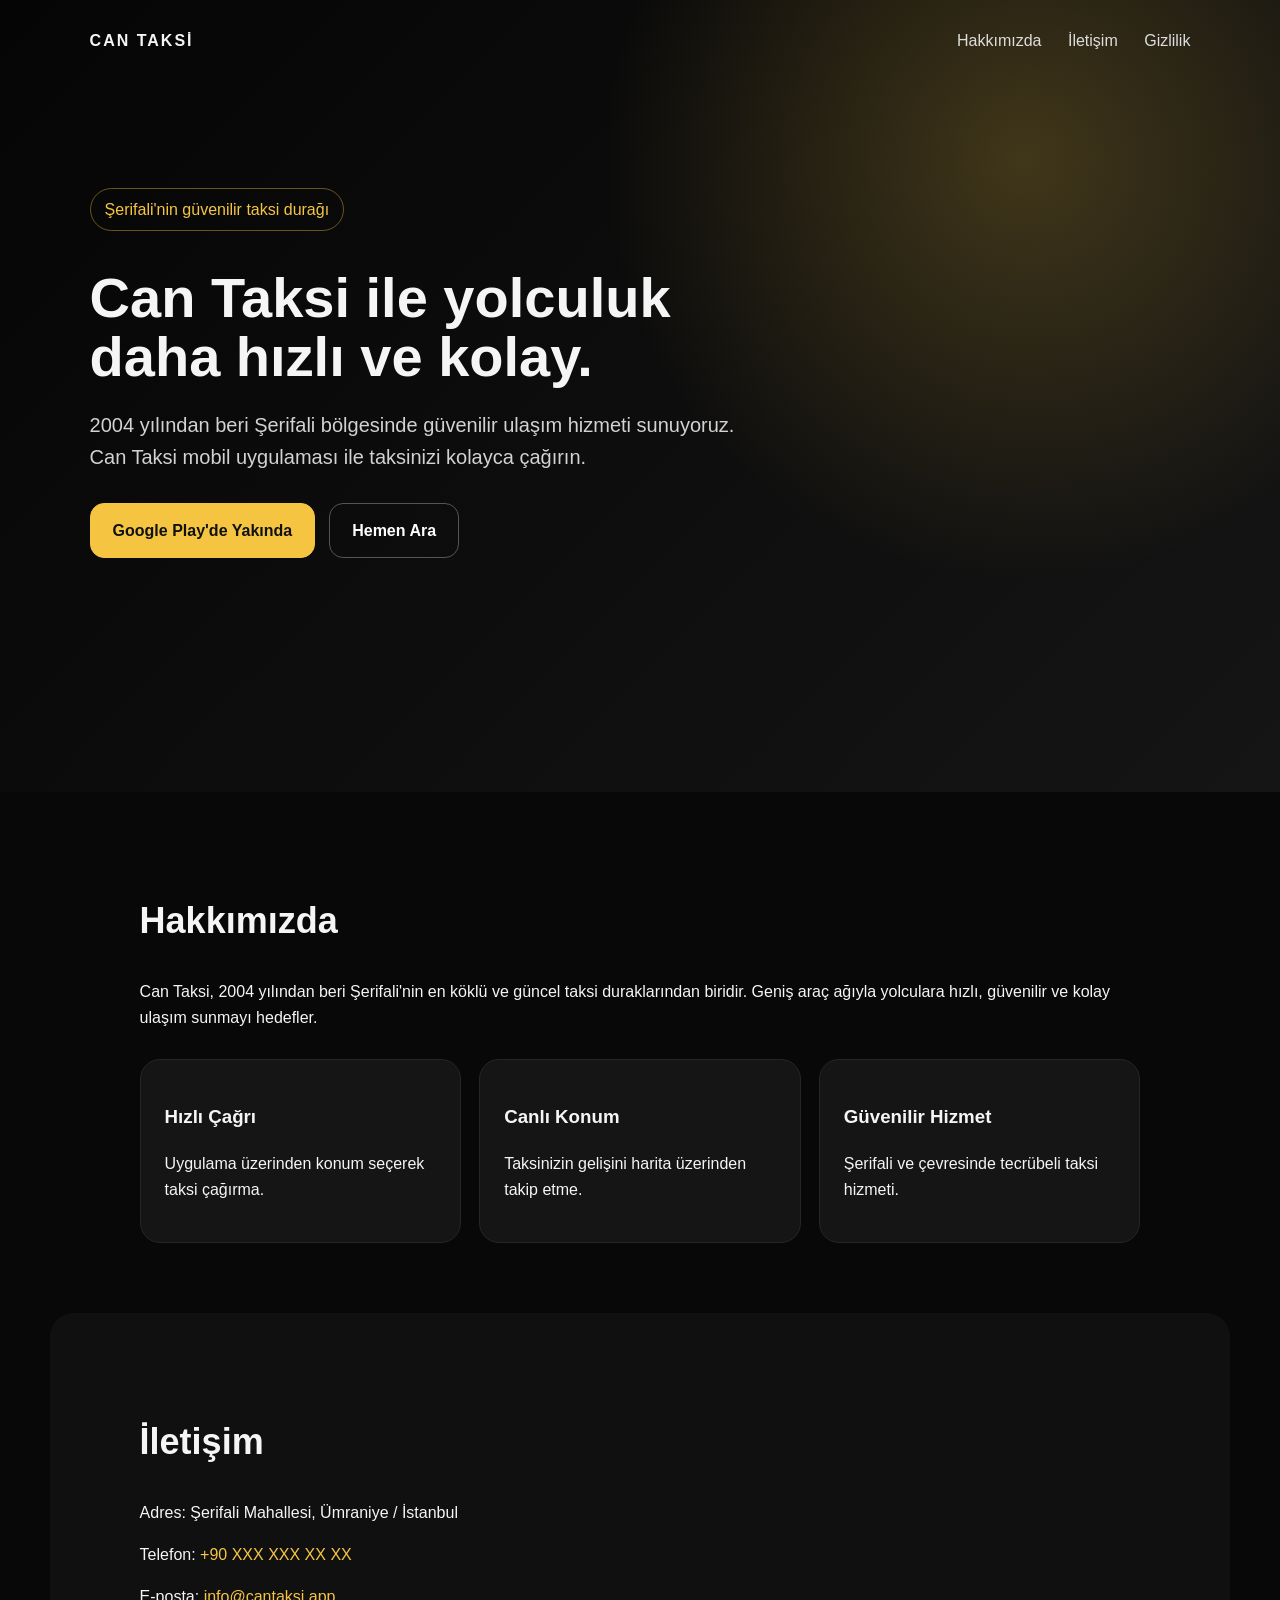
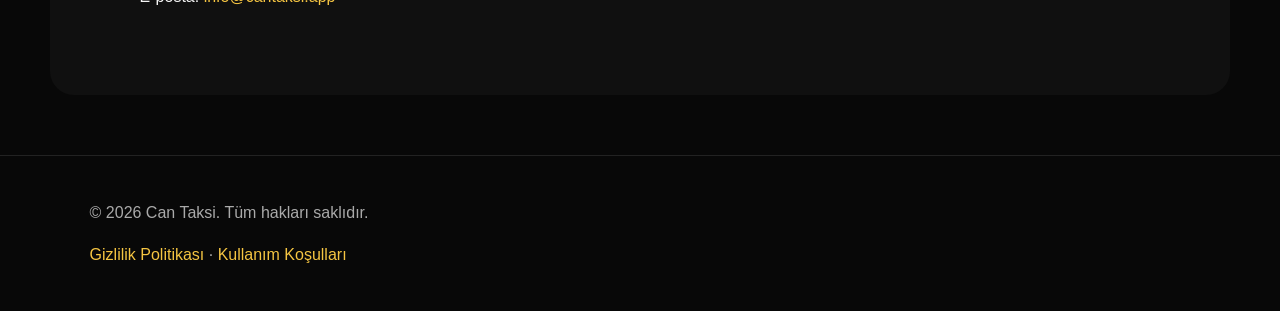
==== index.html @ 01625f96 "ilk web  sitesi dosyaları" ====
<!doctype html>
<html lang="tr">
<head>
  <meta charset="utf-8">
  <meta name="viewport" content="width=device-width, initial-scale=1">
  <title>Can Taksi | Şerifali Taksi</title>
  <meta name="description" content="Can Taksi mobil uygulaması ile Şerifali ve çevresinde hızlı, kolay ve güvenilir ulaşım.">
  <link rel="stylesheet" href="style.css">
</head>
<body>
  <header class="hero">
    <nav>
      <div class="logo">CAN TAKSİ</div>
      <div class="links">
        <a href="#hakkimizda">Hakkımızda</a>
        <a href="#iletisim">İletişim</a>
        <a href="privacy.html">Gizlilik</a>
      </div>
    </nav>
    <div class="hero-content">
      <p class="badge">Şerifali'nin güvenilir taksi durağı</p>
      <h1>Can Taksi ile yolculuk daha hızlı ve kolay.</h1>
      <p class="lead">2004 yılından beri Şerifali bölgesinde güvenilir ulaşım hizmeti sunuyoruz. Can Taksi mobil uygulaması ile taksinizi kolayca çağırın.</p>
      <div class="buttons">
        <a class="btn primary" href="#">Google Play'de Yakında</a>
        <a class="btn" href="tel:+90XXXXXXXXXX">Hemen Ara</a>
      </div>
    </div>
  </header>

  <main>
    <section id="hakkimizda" class="section">
      <h2>Hakkımızda</h2>
      <p>Can Taksi, 2004 yılından beri Şerifali'nin en köklü ve güncel taksi duraklarından biridir. Geniş araç ağıyla yolculara hızlı, güvenilir ve kolay ulaşım sunmayı hedefler.</p>
      <div class="cards">
        <div class="card"><h3>Hızlı Çağrı</h3><p>Uygulama üzerinden konum seçerek taksi çağırma.</p></div>
        <div class="card"><h3>Canlı Konum</h3><p>Taksinizin gelişini harita üzerinden takip etme.</p></div>
        <div class="card"><h3>Güvenilir Hizmet</h3><p>Şerifali ve çevresinde tecrübeli taksi hizmeti.</p></div>
      </div>
    </section>

    <section id="iletisim" class="section contact">
      <h2>İletişim</h2>
      <p>Adres: Şerifali Mahallesi, Ümraniye / İstanbul</p>
      <p>Telefon: <a href="tel:+90XXXXXXXXXX">+90 XXX XXX XX XX</a></p>
      <p>E-posta: <a href="mailto:info@cantaksi.app">info@cantaksi.app</a></p>
    </section>
  </main>

  <footer>
    <p>© 2026 Can Taksi. Tüm hakları saklıdır.</p>
    <p><a href="privacy.html">Gizlilik Politikası</a> · <a href="terms.html">Kullanım Koşulları</a></p>
  </footer>
</body>
</html>
---- style.css ----
*{box-sizing:border-box}body{margin:0;font-family:Arial,Helvetica,sans-serif;background:#080808;color:#f5f5f5;line-height:1.6}a{color:#f5c542;text-decoration:none}nav{display:flex;justify-content:space-between;align-items:center;padding:28px 7%;position:relative;z-index:2}.logo{font-weight:800;letter-spacing:2px}.links a{margin-left:22px;color:#ddd}.hero{min-height:88vh;background:radial-gradient(circle at 80% 20%,rgba(245,197,66,.22),transparent 35%),linear-gradient(135deg,#050505,#151515);position:relative}.hero-content{max-width:850px;padding:90px 7%}.badge{display:inline-block;border:1px solid rgba(245,197,66,.4);padding:8px 14px;border-radius:999px;color:#f5c542}.hero h1{font-size:56px;line-height:1.05;margin:22px 0}.lead{font-size:20px;color:#d2d2d2;max-width:720px}.buttons{margin-top:30px;display:flex;gap:14px;flex-wrap:wrap}.btn{border:1px solid #555;padding:14px 22px;border-radius:14px;color:#fff;font-weight:700}.btn.primary{background:#f5c542;color:#111;border-color:#f5c542}.section{padding:70px 7%;max-width:1180px;margin:auto}.section h2,.page h1{font-size:36px}.cards{display:grid;grid-template-columns:repeat(3,1fr);gap:18px;margin-top:28px}.card{background:#151515;border:1px solid #262626;border-radius:20px;padding:24px}.contact{background:#101010;border-radius:24px;margin-bottom:60px}footer{border-top:1px solid #222;padding:28px 7%;color:#aaa}.page{max-width:900px;margin:0 auto;padding:55px 7%;background:#0b0b0b}.page h1{margin-top:25px}.page h2{margin-top:34px;color:#f5c542}.page li{margin-bottom:8px}.back{color:#f5c542}@media(max-width:760px){.hero h1{font-size:38px}.lead{font-size:18px}.cards{grid-template-columns:1fr}nav{align-items:flex-start;gap:18px;flex-direction:column}.links a{margin:0 14px 0 0}}
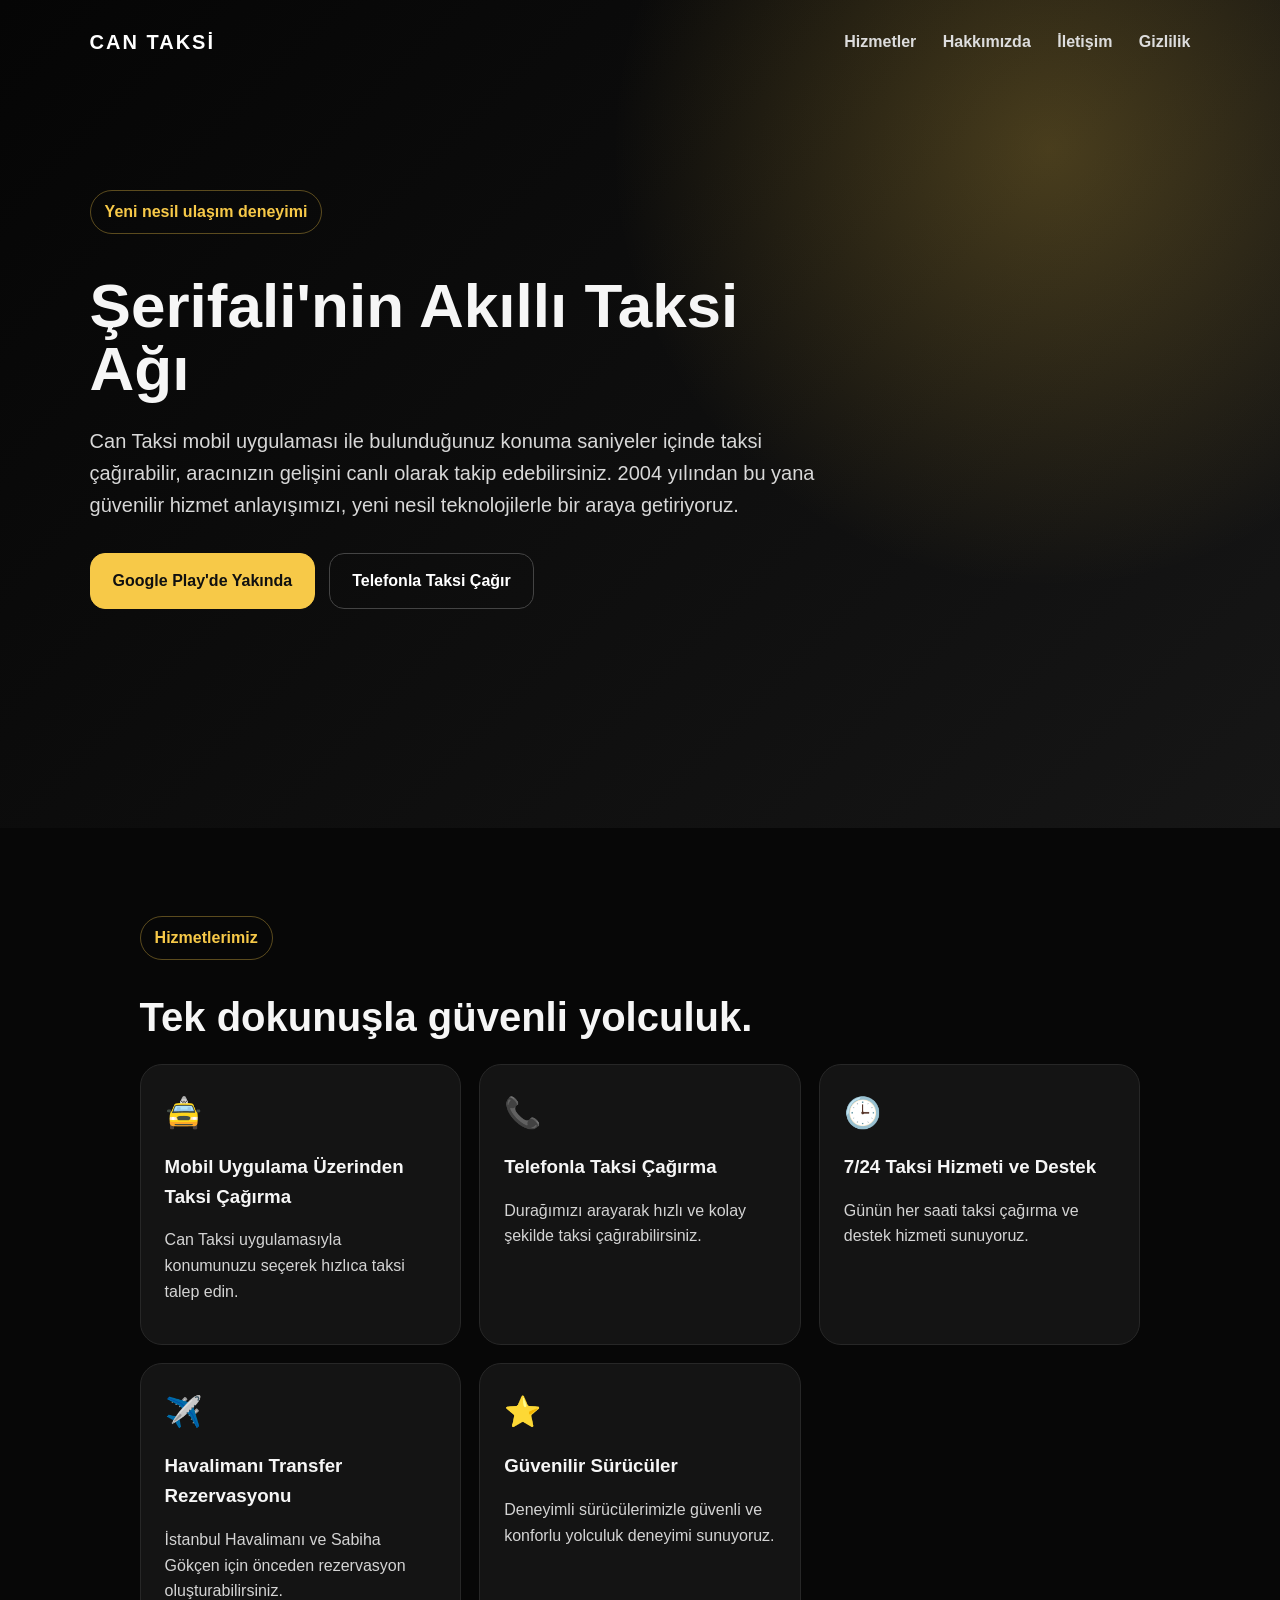
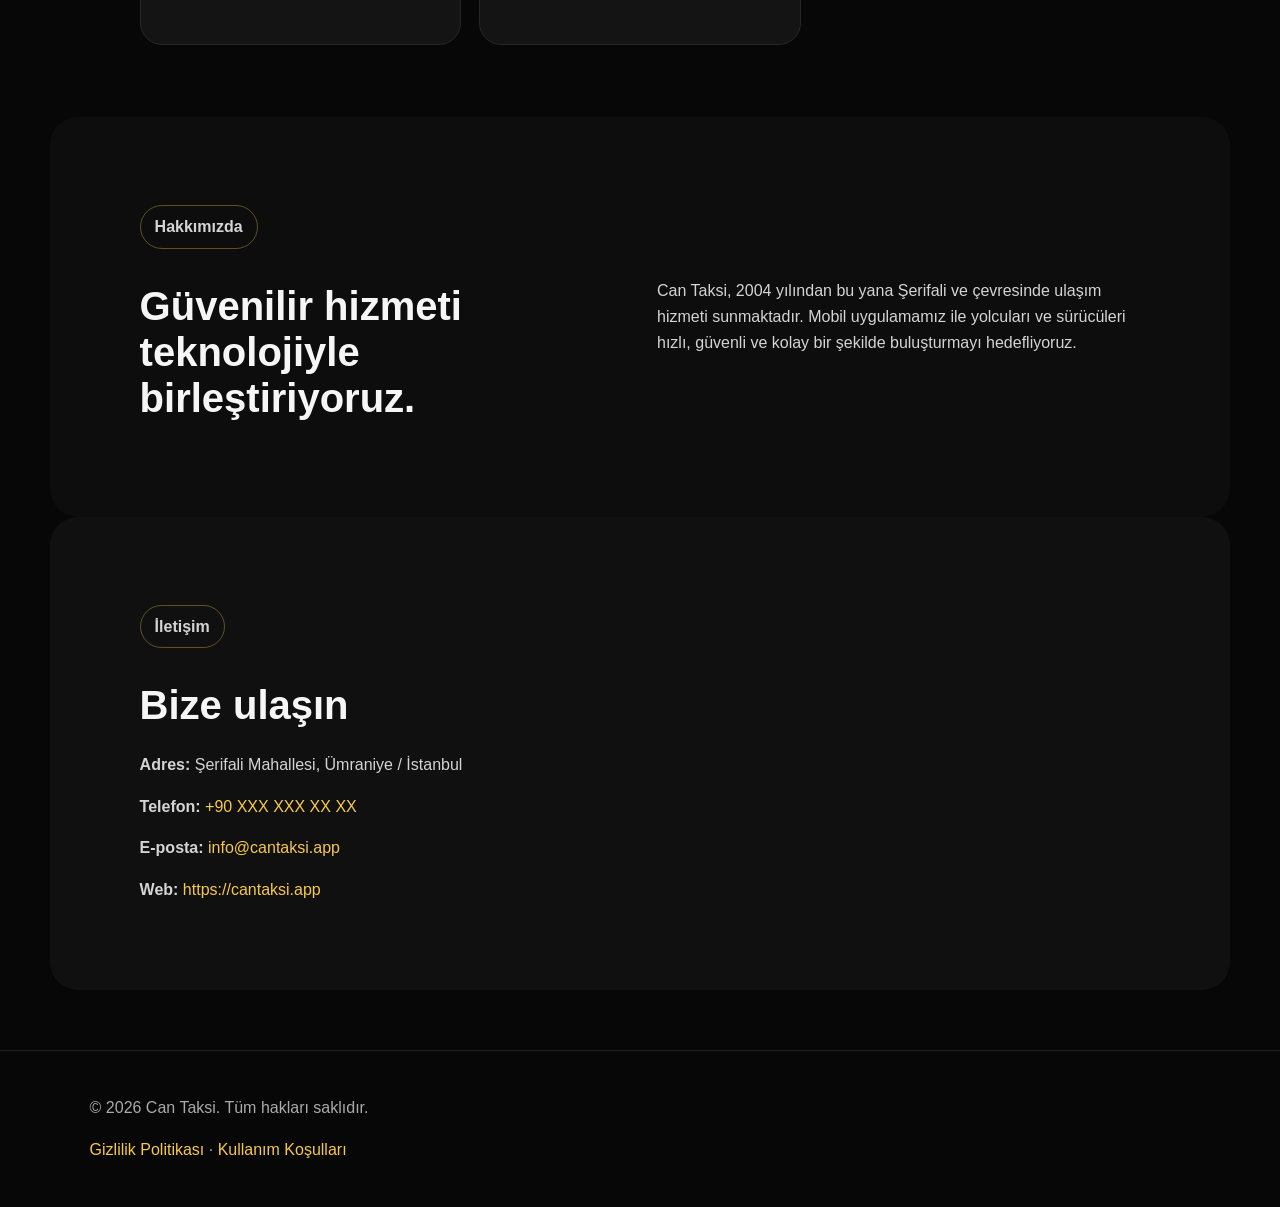
==== commit a6ffe9ba: "Add files via upload" ====
--- a/index.html
+++ b/index.html
@@ -3,53 +3,67 @@
 <head>
   <meta charset="utf-8">
   <meta name="viewport" content="width=device-width, initial-scale=1">
-  <title>Can Taksi | Şerifali Taksi</title>
-  <meta name="description" content="Can Taksi mobil uygulaması ile Şerifali ve çevresinde hızlı, kolay ve güvenilir ulaşım.">
+  <title>Can Taksi | Şerifali'nin Akıllı Taksi Ağı</title>
+  <meta name="description" content="Can Taksi mobil uygulamasıyla Şerifali ve çevresinde hızlı, güvenilir ve kolay taksi çağırma hizmeti.">
   <link rel="stylesheet" href="style.css">
 </head>
 <body>
-  <header class="hero">
-    <nav>
-      <div class="logo">CAN TAKSİ</div>
-      <div class="links">
-        <a href="#hakkimizda">Hakkımızda</a>
-        <a href="#iletisim">İletişim</a>
-        <a href="privacy.html">Gizlilik</a>
-      </div>
-    </nav>
-    <div class="hero-content">
-      <p class="badge">Şerifali'nin güvenilir taksi durağı</p>
-      <h1>Can Taksi ile yolculuk daha hızlı ve kolay.</h1>
-      <p class="lead">2004 yılından beri Şerifali bölgesinde güvenilir ulaşım hizmeti sunuyoruz. Can Taksi mobil uygulaması ile taksinizi kolayca çağırın.</p>
-      <div class="buttons">
-        <a class="btn primary" href="#">Google Play'de Yakında</a>
-        <a class="btn" href="tel:+90XXXXXXXXXX">Hemen Ara</a>
-      </div>
+<header class="hero">
+  <nav>
+    <div class="logo">CAN TAKSİ</div>
+    <div class="links">
+      <a href="#hizmetler">Hizmetler</a>
+      <a href="#hakkimizda">Hakkımızda</a>
+      <a href="#iletisim">İletişim</a>
+      <a href="privacy.html">Gizlilik</a>
     </div>
-  </header>
+  </nav>
 
-  <main>
-    <section id="hakkimizda" class="section">
-      <h2>Hakkımızda</h2>
-      <p>Can Taksi, 2004 yılından beri Şerifali'nin en köklü ve güncel taksi duraklarından biridir. Geniş araç ağıyla yolculara hızlı, güvenilir ve kolay ulaşım sunmayı hedefler.</p>
-      <div class="cards">
-        <div class="card"><h3>Hızlı Çağrı</h3><p>Uygulama üzerinden konum seçerek taksi çağırma.</p></div>
-        <div class="card"><h3>Canlı Konum</h3><p>Taksinizin gelişini harita üzerinden takip etme.</p></div>
-        <div class="card"><h3>Güvenilir Hizmet</h3><p>Şerifali ve çevresinde tecrübeli taksi hizmeti.</p></div>
-      </div>
-    </section>
+  <section class="hero-inner">
+    <p class="badge">Yeni nesil ulaşım deneyimi</p>
+    <h1>Şerifali'nin Akıllı Taksi Ağı</h1>
+    <p class="lead">Can Taksi mobil uygulaması ile bulunduğunuz konuma saniyeler içinde taksi çağırabilir, aracınızın gelişini canlı olarak takip edebilirsiniz. 2004 yılından bu yana güvenilir hizmet anlayışımızı, yeni nesil teknolojilerle bir araya getiriyoruz.</p>
+    <div class="actions">
+      <a class="btn primary" href="#">Google Play'de Yakında</a>
+      <a class="btn" href="tel:+90XXXXXXXXXX">Telefonla Taksi Çağır</a>
+    </div>
+  </section>
+</header>
 
-    <section id="iletisim" class="section contact">
-      <h2>İletişim</h2>
-      <p>Adres: Şerifali Mahallesi, Ümraniye / İstanbul</p>
-      <p>Telefon: <a href="tel:+90XXXXXXXXXX">+90 XXX XXX XX XX</a></p>
-      <p>E-posta: <a href="mailto:info@cantaksi.app">info@cantaksi.app</a></p>
-    </section>
-  </main>
+<main>
+  <section id="hizmetler" class="section">
+    <p class="section-kicker">Hizmetlerimiz</p>
+    <h2>Tek dokunuşla güvenli yolculuk.</h2>
+    <div class="grid">
+      <div class="card"><span>🚖</span><h3>Mobil Uygulama Üzerinden Taksi Çağırma</h3><p>Can Taksi uygulamasıyla konumunuzu seçerek hızlıca taksi talep edin.</p></div>
+      <div class="card"><span>📞</span><h3>Telefonla Taksi Çağırma</h3><p>Durağımızı arayarak hızlı ve kolay şekilde taksi çağırabilirsiniz.</p></div>
+      <div class="card"><span>🕒</span><h3>7/24 Taksi Hizmeti ve Destek</h3><p>Günün her saati taksi çağırma ve destek hizmeti sunuyoruz.</p></div>
+      <div class="card"><span>✈️</span><h3>Havalimanı Transfer Rezervasyonu</h3><p>İstanbul Havalimanı ve Sabiha Gökçen için önceden rezervasyon oluşturabilirsiniz.</p></div>
+      <div class="card"><span>⭐</span><h3>Güvenilir Sürücüler</h3><p>Deneyimli sürücülerimizle güvenli ve konforlu yolculuk deneyimi sunuyoruz.</p></div>
+    </div>
+  </section>
 
-  <footer>
-    <p>© 2026 Can Taksi. Tüm hakları saklıdır.</p>
-    <p><a href="privacy.html">Gizlilik Politikası</a> · <a href="terms.html">Kullanım Koşulları</a></p>
-  </footer>
+  <section id="hakkimizda" class="section split">
+    <div>
+      <p class="section-kicker">Hakkımızda</p>
+      <h2>Güvenilir hizmeti teknolojiyle birleştiriyoruz.</h2>
+    </div>
+    <p>Can Taksi, 2004 yılından bu yana Şerifali ve çevresinde ulaşım hizmeti sunmaktadır. Mobil uygulamamız ile yolcuları ve sürücüleri hızlı, güvenli ve kolay bir şekilde buluşturmayı hedefliyoruz.</p>
+  </section>
+
+  <section id="iletisim" class="section contact">
+    <p class="section-kicker">İletişim</p>
+    <h2>Bize ulaşın</h2>
+    <p><strong>Adres:</strong> Şerifali Mahallesi, Ümraniye / İstanbul</p>
+    <p><strong>Telefon:</strong> <a href="tel:+90XXXXXXXXXX">+90 XXX XXX XX XX</a></p>
+    <p><strong>E-posta:</strong> <a href="mailto:info@cantaksi.app">info@cantaksi.app</a></p>
+    <p><strong>Web:</strong> <a href="https://cantaksi.app">https://cantaksi.app</a></p>
+  </section>
+</main>
+
+<footer>
+  <p>© 2026 Can Taksi. Tüm hakları saklıdır.</p>
+  <p><a href="privacy.html">Gizlilik Politikası</a> · <a href="terms.html">Kullanım Koşulları</a></p>
+</footer>
 </body>
 </html>
--- a/style.css
+++ b/style.css
@@ -1 +1 @@
-*{box-sizing:border-box}body{margin:0;font-family:Arial,Helvetica,sans-serif;background:#080808;color:#f5f5f5;line-height:1.6}a{color:#f5c542;text-decoration:none}nav{display:flex;justify-content:space-between;align-items:center;padding:28px 7%;position:relative;z-index:2}.logo{font-weight:800;letter-spacing:2px}.links a{margin-left:22px;color:#ddd}.hero{min-height:88vh;background:radial-gradient(circle at 80% 20%,rgba(245,197,66,.22),transparent 35%),linear-gradient(135deg,#050505,#151515);position:relative}.hero-content{max-width:850px;padding:90px 7%}.badge{display:inline-block;border:1px solid rgba(245,197,66,.4);padding:8px 14px;border-radius:999px;color:#f5c542}.hero h1{font-size:56px;line-height:1.05;margin:22px 0}.lead{font-size:20px;color:#d2d2d2;max-width:720px}.buttons{margin-top:30px;display:flex;gap:14px;flex-wrap:wrap}.btn{border:1px solid #555;padding:14px 22px;border-radius:14px;color:#fff;font-weight:700}.btn.primary{background:#f5c542;color:#111;border-color:#f5c542}.section{padding:70px 7%;max-width:1180px;margin:auto}.section h2,.page h1{font-size:36px}.cards{display:grid;grid-template-columns:repeat(3,1fr);gap:18px;margin-top:28px}.card{background:#151515;border:1px solid #262626;border-radius:20px;padding:24px}.contact{background:#101010;border-radius:24px;margin-bottom:60px}footer{border-top:1px solid #222;padding:28px 7%;color:#aaa}.page{max-width:900px;margin:0 auto;padding:55px 7%;background:#0b0b0b}.page h1{margin-top:25px}.page h2{margin-top:34px;color:#f5c542}.page li{margin-bottom:8px}.back{color:#f5c542}@media(max-width:760px){.hero h1{font-size:38px}.lead{font-size:18px}.cards{grid-template-columns:1fr}nav{align-items:flex-start;gap:18px;flex-direction:column}.links a{margin:0 14px 0 0}}+*{box-sizing:border-box}body{margin:0;font-family:Arial,Helvetica,sans-serif;background:#070707;color:#f6f6f6;line-height:1.6}a{color:#f7c948;text-decoration:none}nav{display:flex;justify-content:space-between;align-items:center;padding:26px 7%;position:relative;z-index:2}.logo{font-size:20px;font-weight:900;letter-spacing:2px;color:#fff}.links a{margin-left:22px;color:#ddd;font-weight:600}.hero{min-height:92vh;background:radial-gradient(circle at 82% 18%,rgba(247,201,72,.25),transparent 35%),linear-gradient(135deg,#050505,#161616)}.hero-inner{padding:90px 7%;max-width:930px}.badge,.section-kicker{display:inline-block;color:#f7c948;border:1px solid rgba(247,201,72,.35);border-radius:999px;padding:8px 14px;font-weight:700}.hero h1{font-size:62px;line-height:1.03;margin:24px 0}.lead{font-size:20px;color:#d8d8d8;max-width:760px}.actions{display:flex;gap:14px;flex-wrap:wrap;margin-top:32px}.btn{padding:14px 22px;border-radius:15px;border:1px solid #444;color:#fff;font-weight:800}.btn.primary{background:#f7c948;color:#101010;border-color:#f7c948}.section{padding:72px 7%;max-width:1180px;margin:auto}.section h2{font-size:40px;line-height:1.15;margin:18px 0 24px}.grid{display:grid;grid-template-columns:repeat(3,1fr);gap:18px}.card{background:#141414;border:1px solid #272727;border-radius:22px;padding:24px;min-height:210px}.card span{font-size:30px}.card h3{margin:15px 0 8px}.card p,.split p,.contact p,.page p,.page li{color:#d4d4d4}.split{display:grid;grid-template-columns:1fr 1fr;gap:34px;align-items:center;background:#0d0d0d;border-radius:28px}.contact{background:#101010;border-radius:28px;margin-bottom:60px}footer{border-top:1px solid #222;padding:28px 7%;color:#aaa}.page{max-width:920px;margin:0 auto;padding:55px 7%;background:#0b0b0b}.page h1{font-size:42px}.page h2{margin-top:34px;color:#f7c948}.back{display:inline-block;margin-bottom:20px}@media(max-width:760px){nav{align-items:flex-start;gap:16px;flex-direction:column}.links a{margin:0 12px 0 0}.hero h1{font-size:40px}.lead{font-size:18px}.grid,.split{grid-template-columns:1fr}.section{padding:52px 6%}}
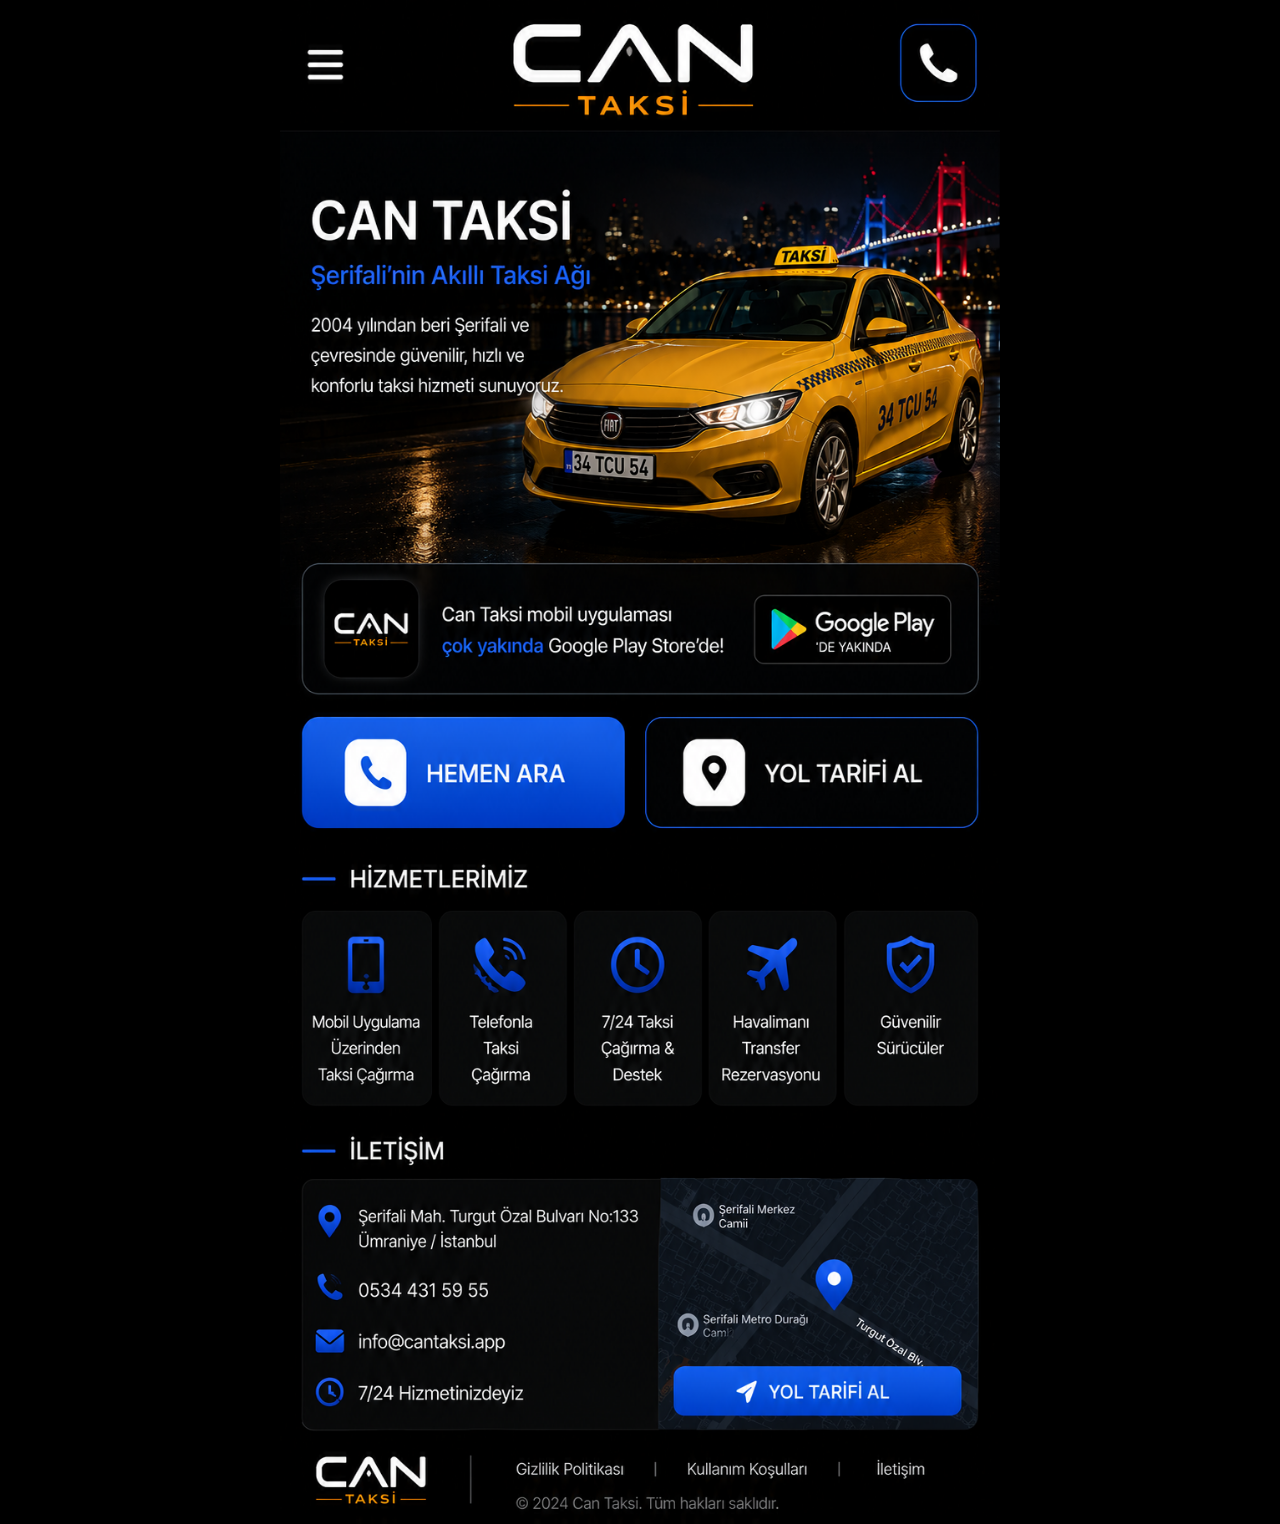
==== commit 61a2d60b: "Add files via upload" ====
--- a/index.html
+++ b/index.html
@@ -5,65 +5,28 @@
   <meta name="viewport" content="width=device-width, initial-scale=1">
   <title>Can Taksi | Şerifali'nin Akıllı Taksi Ağı</title>
   <meta name="description" content="Can Taksi mobil uygulamasıyla Şerifali ve çevresinde hızlı, güvenilir ve kolay taksi çağırma hizmeti.">
-  <link rel="stylesheet" href="style.css">
+  <style>
+    *{box-sizing:border-box}
+    html,body{margin:0;background:#000;color:#fff;font-family:Arial,Helvetica,sans-serif}
+    body{display:flex;justify-content:center}
+    .wrap{width:100%;max-width:720px;background:#000}
+    img{width:100%;height:auto;display:block}
+    .seo{position:absolute;left:-9999px}
+  </style>
 </head>
 <body>
-<header class="hero">
-  <nav>
-    <div class="logo">CAN TAKSİ</div>
-    <div class="links">
-      <a href="#hizmetler">Hizmetler</a>
-      <a href="#hakkimizda">Hakkımızda</a>
-      <a href="#iletisim">İletişim</a>
-      <a href="privacy.html">Gizlilik</a>
-    </div>
-  </nav>
-
-  <section class="hero-inner">
-    <p class="badge">Yeni nesil ulaşım deneyimi</p>
-    <h1>Şerifali'nin Akıllı Taksi Ağı</h1>
-    <p class="lead">Can Taksi mobil uygulaması ile bulunduğunuz konuma saniyeler içinde taksi çağırabilir, aracınızın gelişini canlı olarak takip edebilirsiniz. 2004 yılından bu yana güvenilir hizmet anlayışımızı, yeni nesil teknolojilerle bir araya getiriyoruz.</p>
-    <div class="actions">
-      <a class="btn primary" href="#">Google Play'de Yakında</a>
-      <a class="btn" href="tel:+90XXXXXXXXXX">Telefonla Taksi Çağır</a>
-    </div>
-  </section>
-</header>
-
-<main>
-  <section id="hizmetler" class="section">
-    <p class="section-kicker">Hizmetlerimiz</p>
-    <h2>Tek dokunuşla güvenli yolculuk.</h2>
-    <div class="grid">
-      <div class="card"><span>🚖</span><h3>Mobil Uygulama Üzerinden Taksi Çağırma</h3><p>Can Taksi uygulamasıyla konumunuzu seçerek hızlıca taksi talep edin.</p></div>
-      <div class="card"><span>📞</span><h3>Telefonla Taksi Çağırma</h3><p>Durağımızı arayarak hızlı ve kolay şekilde taksi çağırabilirsiniz.</p></div>
-      <div class="card"><span>🕒</span><h3>7/24 Taksi Hizmeti ve Destek</h3><p>Günün her saati taksi çağırma ve destek hizmeti sunuyoruz.</p></div>
-      <div class="card"><span>✈️</span><h3>Havalimanı Transfer Rezervasyonu</h3><p>İstanbul Havalimanı ve Sabiha Gökçen için önceden rezervasyon oluşturabilirsiniz.</p></div>
-      <div class="card"><span>⭐</span><h3>Güvenilir Sürücüler</h3><p>Deneyimli sürücülerimizle güvenli ve konforlu yolculuk deneyimi sunuyoruz.</p></div>
-    </div>
-  </section>
-
-  <section id="hakkimizda" class="section split">
-    <div>
-      <p class="section-kicker">Hakkımızda</p>
-      <h2>Güvenilir hizmeti teknolojiyle birleştiriyoruz.</h2>
-    </div>
-    <p>Can Taksi, 2004 yılından bu yana Şerifali ve çevresinde ulaşım hizmeti sunmaktadır. Mobil uygulamamız ile yolcuları ve sürücüleri hızlı, güvenli ve kolay bir şekilde buluşturmayı hedefliyoruz.</p>
-  </section>
-
-  <section id="iletisim" class="section contact">
-    <p class="section-kicker">İletişim</p>
-    <h2>Bize ulaşın</h2>
-    <p><strong>Adres:</strong> Şerifali Mahallesi, Ümraniye / İstanbul</p>
-    <p><strong>Telefon:</strong> <a href="tel:+90XXXXXXXXXX">+90 XXX XXX XX XX</a></p>
-    <p><strong>E-posta:</strong> <a href="mailto:info@cantaksi.app">info@cantaksi.app</a></p>
-    <p><strong>Web:</strong> <a href="https://cantaksi.app">https://cantaksi.app</a></p>
-  </section>
-</main>
-
-<footer>
-  <p>© 2026 Can Taksi. Tüm hakları saklıdır.</p>
-  <p><a href="privacy.html">Gizlilik Politikası</a> · <a href="terms.html">Kullanım Koşulları</a></p>
-</footer>
+  <main class="wrap">
+    <img src="can-taksi-mobile-site.png" alt="Can Taksi - Şerifali'nin Akıllı Taksi Ağı">
+    <section class="seo">
+      <h1>Can Taksi</h1>
+      <h2>Şerifali'nin Akıllı Taksi Ağı</h2>
+      <p>Can Taksi mobil uygulaması çok yakında Google Play Store'de.</p>
+      <p>Adres: Şerifali Mah. Turgut Özal Bulvarı No:133 Ümraniye / İstanbul</p>
+      <p>Telefon: 0534 431 59 55</p>
+      <p>E-posta: info@cantaksi.app</p>
+      <a href="tel:+905344315955">Hemen Ara</a>
+      <a href="https://maps.app.goo.gl/Hi7CYUAKjWP4827n7">Yol Tarifi Al</a>
+    </section>
+  </main>
 </body>
 </html>
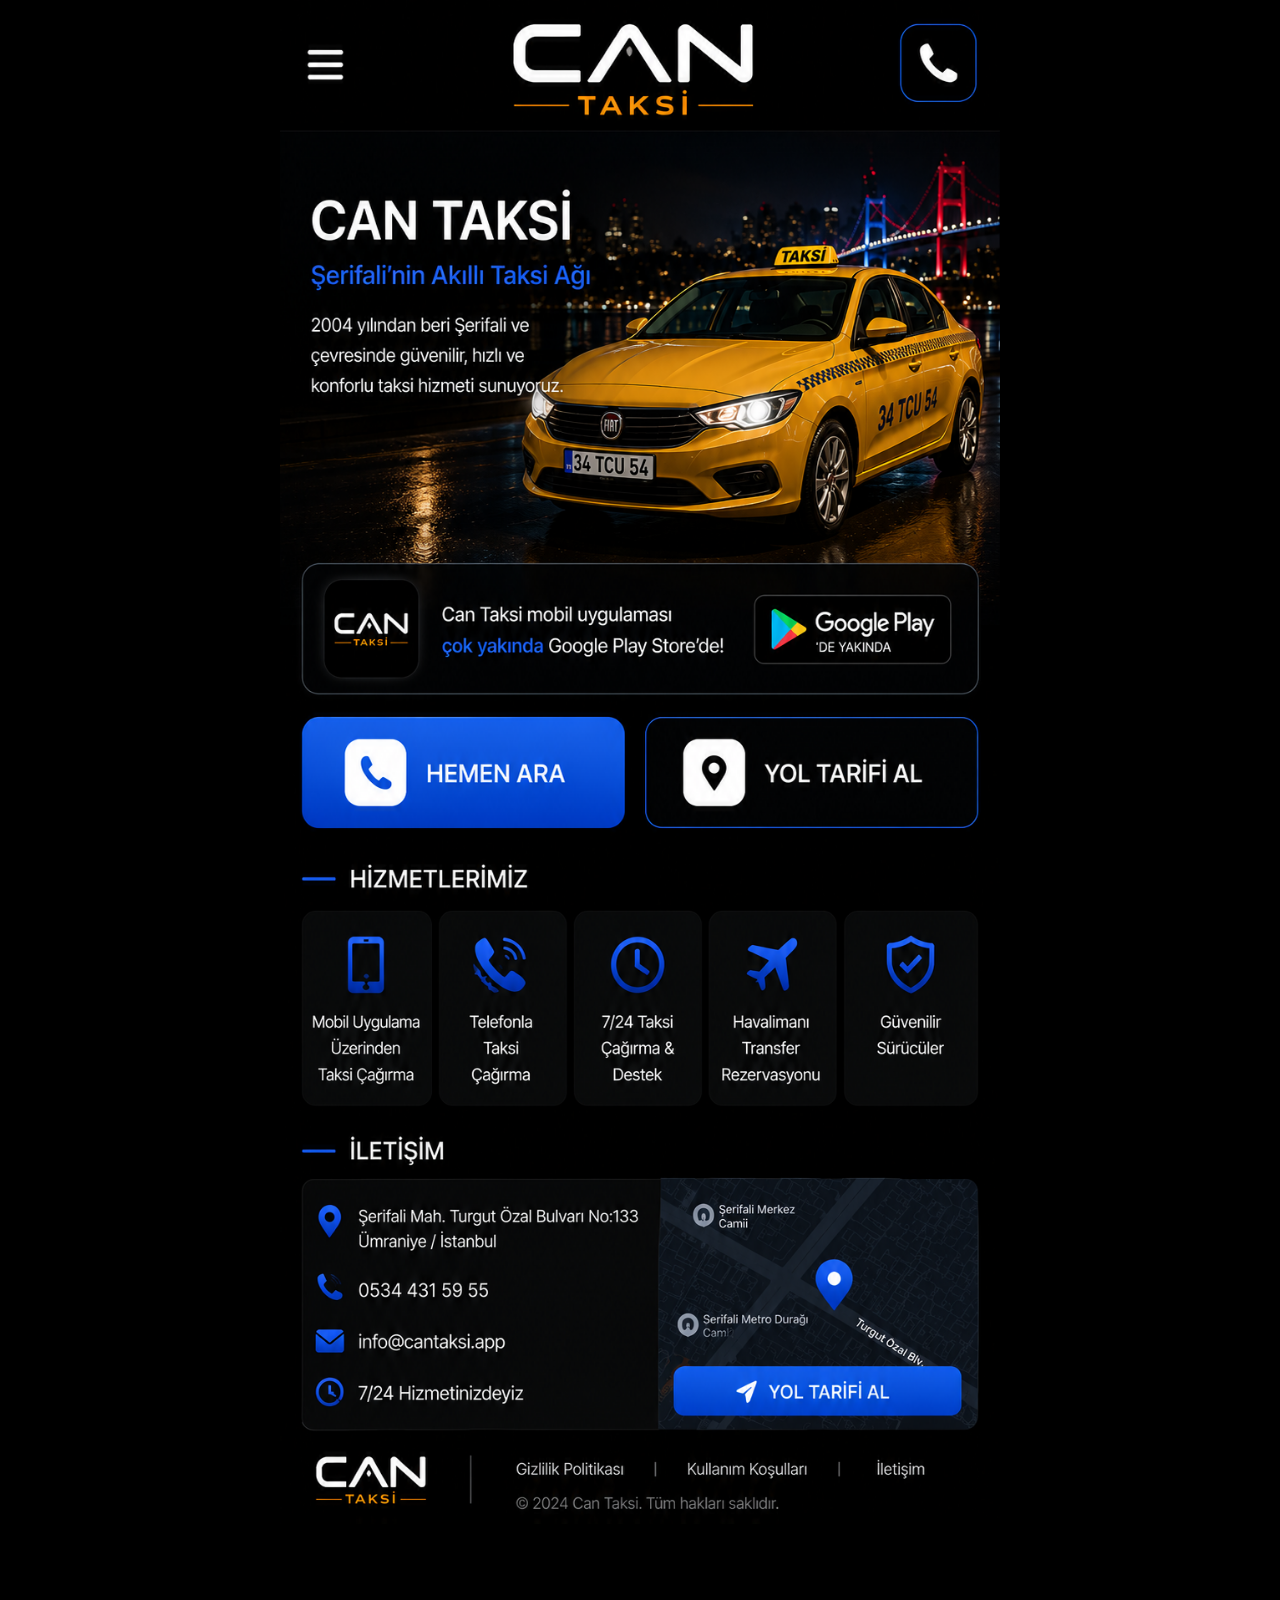
==== commit 574ff2b1: "Add files via upload" ====
--- a/index.html
+++ b/index.html
@@ -9,14 +9,30 @@
     *{box-sizing:border-box}
     html,body{margin:0;background:#000;color:#fff;font-family:Arial,Helvetica,sans-serif}
     body{display:flex;justify-content:center}
-    .wrap{width:100%;max-width:720px;background:#000}
-    img{width:100%;height:auto;display:block}
+    .phone-page{position:relative;width:100%;max-width:720px;background:#000}
+    .mockup{width:100%;height:auto;display:block}
+    .hotspot{position:absolute;display:block;z-index:5;border-radius:18px}
+    .call-top{right:4%;top:1.8%;width:13%;height:5.2%}
+    .call-main{left:3%;top:43.9%;width:45%;height:7.3%}
+    .map-main{right:3%;top:43.9%;width:46%;height:7.3%}
+    .map-contact{right:6%;top:84.2%;width:43%;height:4.3%}
+    .privacy{left:31%;bottom:2.1%;width:19%;height:2.5%}
+    .terms{left:52%;bottom:2.1%;width:22%;height:2.5%}
+    .contact{right:5%;bottom:2.1%;width:16%;height:2.5%}
     .seo{position:absolute;left:-9999px}
   </style>
 </head>
 <body>
-  <main class="wrap">
-    <img src="can-taksi-mobile-site.png" alt="Can Taksi - Şerifali'nin Akıllı Taksi Ağı">
+  <main class="phone-page">
+    <img class="mockup" src="can-taksi-mobile-site.png" alt="Can Taksi - Şerifali'nin Akıllı Taksi Ağı">
+    <a class="hotspot call-top" href="tel:+905344315955" aria-label="Can Taksi hemen ara"></a>
+    <a class="hotspot call-main" href="tel:+905344315955" aria-label="Can Taksi hemen ara"></a>
+    <a class="hotspot map-main" href="https://maps.app.goo.gl/Hi7CYUAKjWP4827n7" aria-label="Can Taksi yol tarifi al" target="_blank" rel="noopener"></a>
+    <a class="hotspot map-contact" href="https://maps.app.goo.gl/Hi7CYUAKjWP4827n7" aria-label="Can Taksi Google Haritalar yol tarifi al" target="_blank" rel="noopener"></a>
+    <a class="hotspot privacy" href="privacy.html" aria-label="Gizlilik politikası"></a>
+    <a class="hotspot terms" href="terms.html" aria-label="Kullanım koşulları"></a>
+    <a class="hotspot contact" href="mailto:info@cantaksi.app" aria-label="Can Taksi iletişim"></a>
+
     <section class="seo">
       <h1>Can Taksi</h1>
       <h2>Şerifali'nin Akıllı Taksi Ağı</h2>
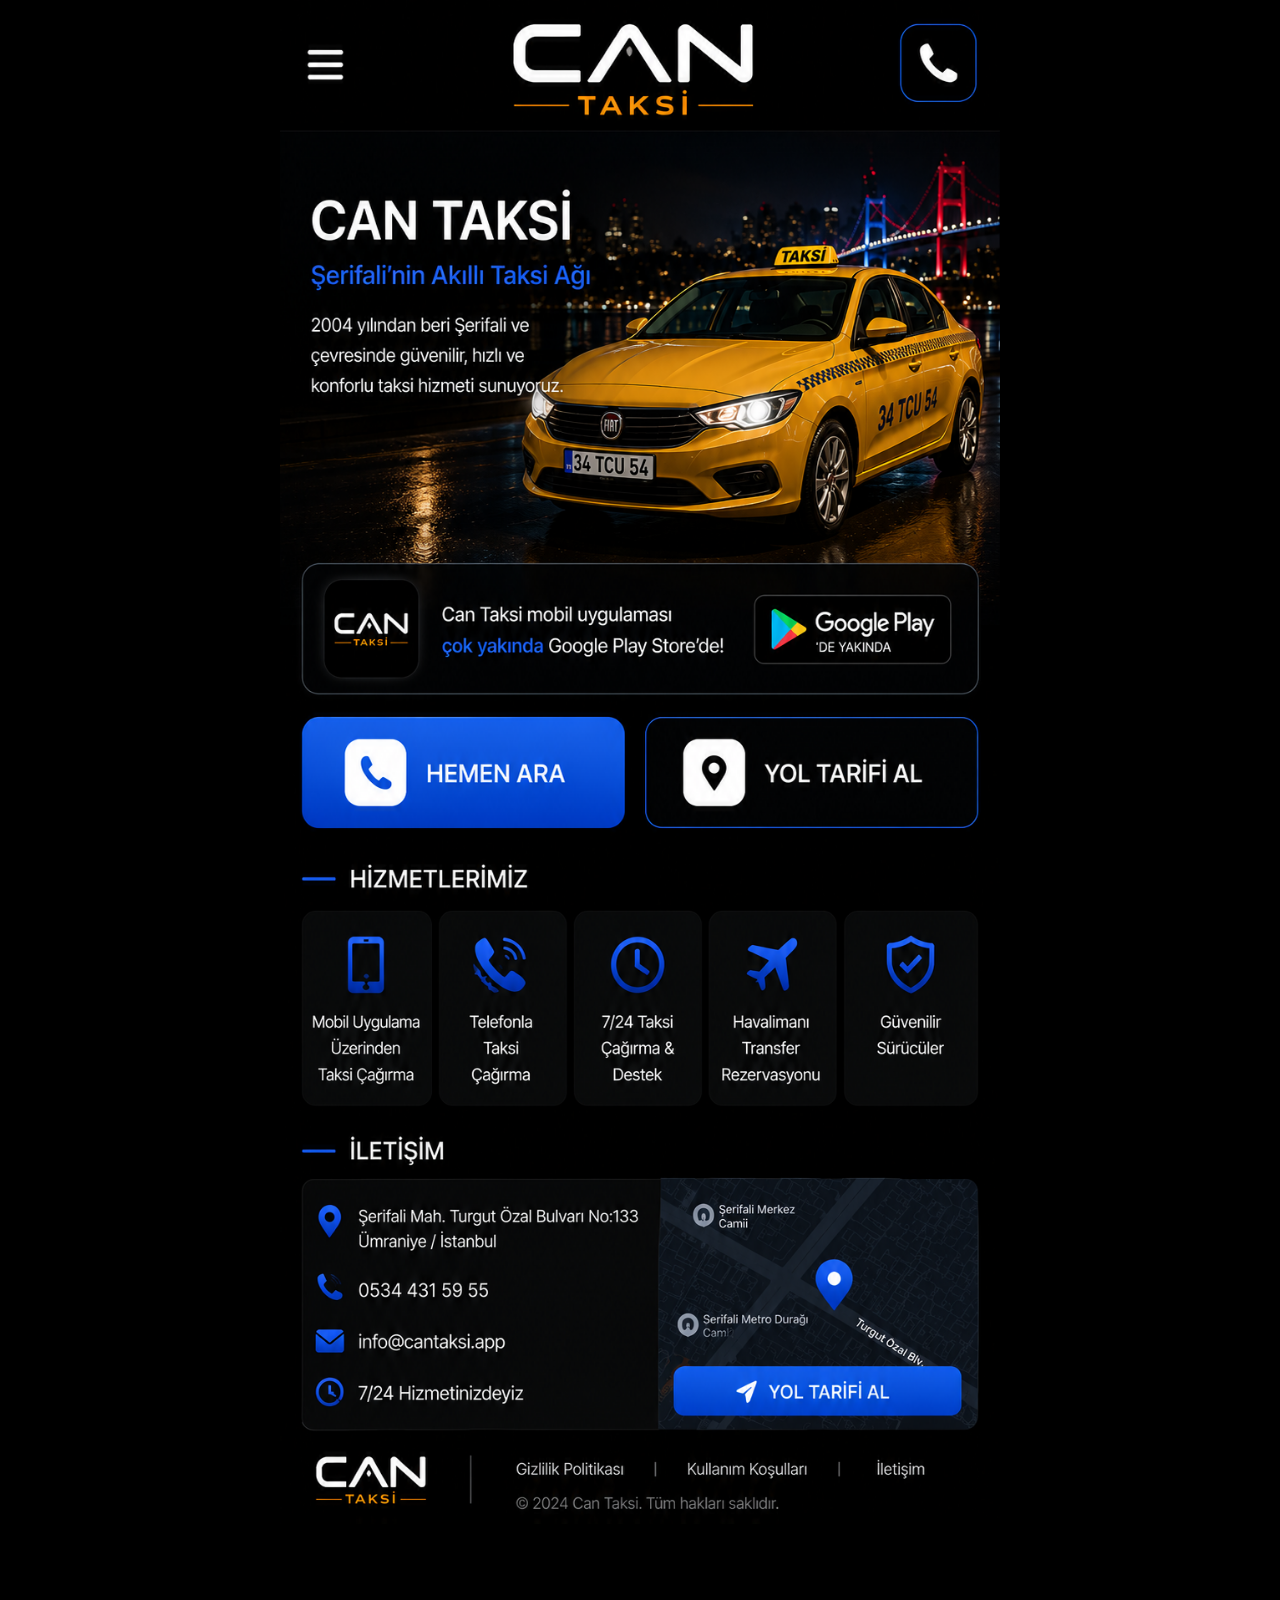
==== commit 2a6bea50: "Add files via upload" ====
--- a/index.html
+++ b/index.html
@@ -4,7 +4,6 @@
   <meta charset="utf-8">
   <meta name="viewport" content="width=device-width, initial-scale=1">
   <title>Can Taksi | Şerifali'nin Akıllı Taksi Ağı</title>
-  <meta name="description" content="Can Taksi mobil uygulamasıyla Şerifali ve çevresinde hızlı, güvenilir ve kolay taksi çağırma hizmeti.">
   <style>
     *{box-sizing:border-box}
     html,body{margin:0;background:#000;color:#fff;font-family:Arial,Helvetica,sans-serif}
@@ -24,24 +23,19 @@
 </head>
 <body>
   <main class="phone-page">
-    <img class="mockup" src="can-taksi-mobile-site.png" alt="Can Taksi - Şerifali'nin Akıllı Taksi Ağı">
-    <a class="hotspot call-top" href="tel:+905344315955" aria-label="Can Taksi hemen ara"></a>
-    <a class="hotspot call-main" href="tel:+905344315955" aria-label="Can Taksi hemen ara"></a>
-    <a class="hotspot map-main" href="https://maps.app.goo.gl/Hi7CYUAKjWP4827n7" aria-label="Can Taksi yol tarifi al" target="_blank" rel="noopener"></a>
-    <a class="hotspot map-contact" href="https://maps.app.goo.gl/Hi7CYUAKjWP4827n7" aria-label="Can Taksi Google Haritalar yol tarifi al" target="_blank" rel="noopener"></a>
-    <a class="hotspot privacy" href="privacy.html" aria-label="Gizlilik politikası"></a>
-    <a class="hotspot terms" href="terms.html" aria-label="Kullanım koşulları"></a>
-    <a class="hotspot contact" href="mailto:info@cantaksi.app" aria-label="Can Taksi iletişim"></a>
-
+    <img class="mockup" src="can-taksi-mobile-site.png" alt="Can Taksi">
+    <a class="hotspot call-top" href="tel:+905344315955"></a>
+    <a class="hotspot call-main" href="tel:+905344315955"></a>
+    <a class="hotspot map-main" href="https://maps.app.goo.gl/Hi7CYUAKjWP4827n7" target="_blank" rel="noopener"></a>
+    <a class="hotspot map-contact" href="https://maps.app.goo.gl/Hi7CYUAKjWP4827n7" target="_blank" rel="noopener"></a>
+    <a class="hotspot privacy" href="privacy.html"></a>
+    <a class="hotspot terms" href="terms.html"></a>
+    <a class="hotspot contact" href="mailto:info@cantaksi.app"></a>
     <section class="seo">
       <h1>Can Taksi</h1>
-      <h2>Şerifali'nin Akıllı Taksi Ağı</h2>
-      <p>Can Taksi mobil uygulaması çok yakında Google Play Store'de.</p>
+      <p>Şerifali'nin Akıllı Taksi Ağı</p>
+      <p>Telefon: 0534 431 59 55</p>
       <p>Adres: Şerifali Mah. Turgut Özal Bulvarı No:133 Ümraniye / İstanbul</p>
-      <p>Telefon: 0534 431 59 55</p>
-      <p>E-posta: info@cantaksi.app</p>
-      <a href="tel:+905344315955">Hemen Ara</a>
-      <a href="https://maps.app.goo.gl/Hi7CYUAKjWP4827n7">Yol Tarifi Al</a>
     </section>
   </main>
 </body>
